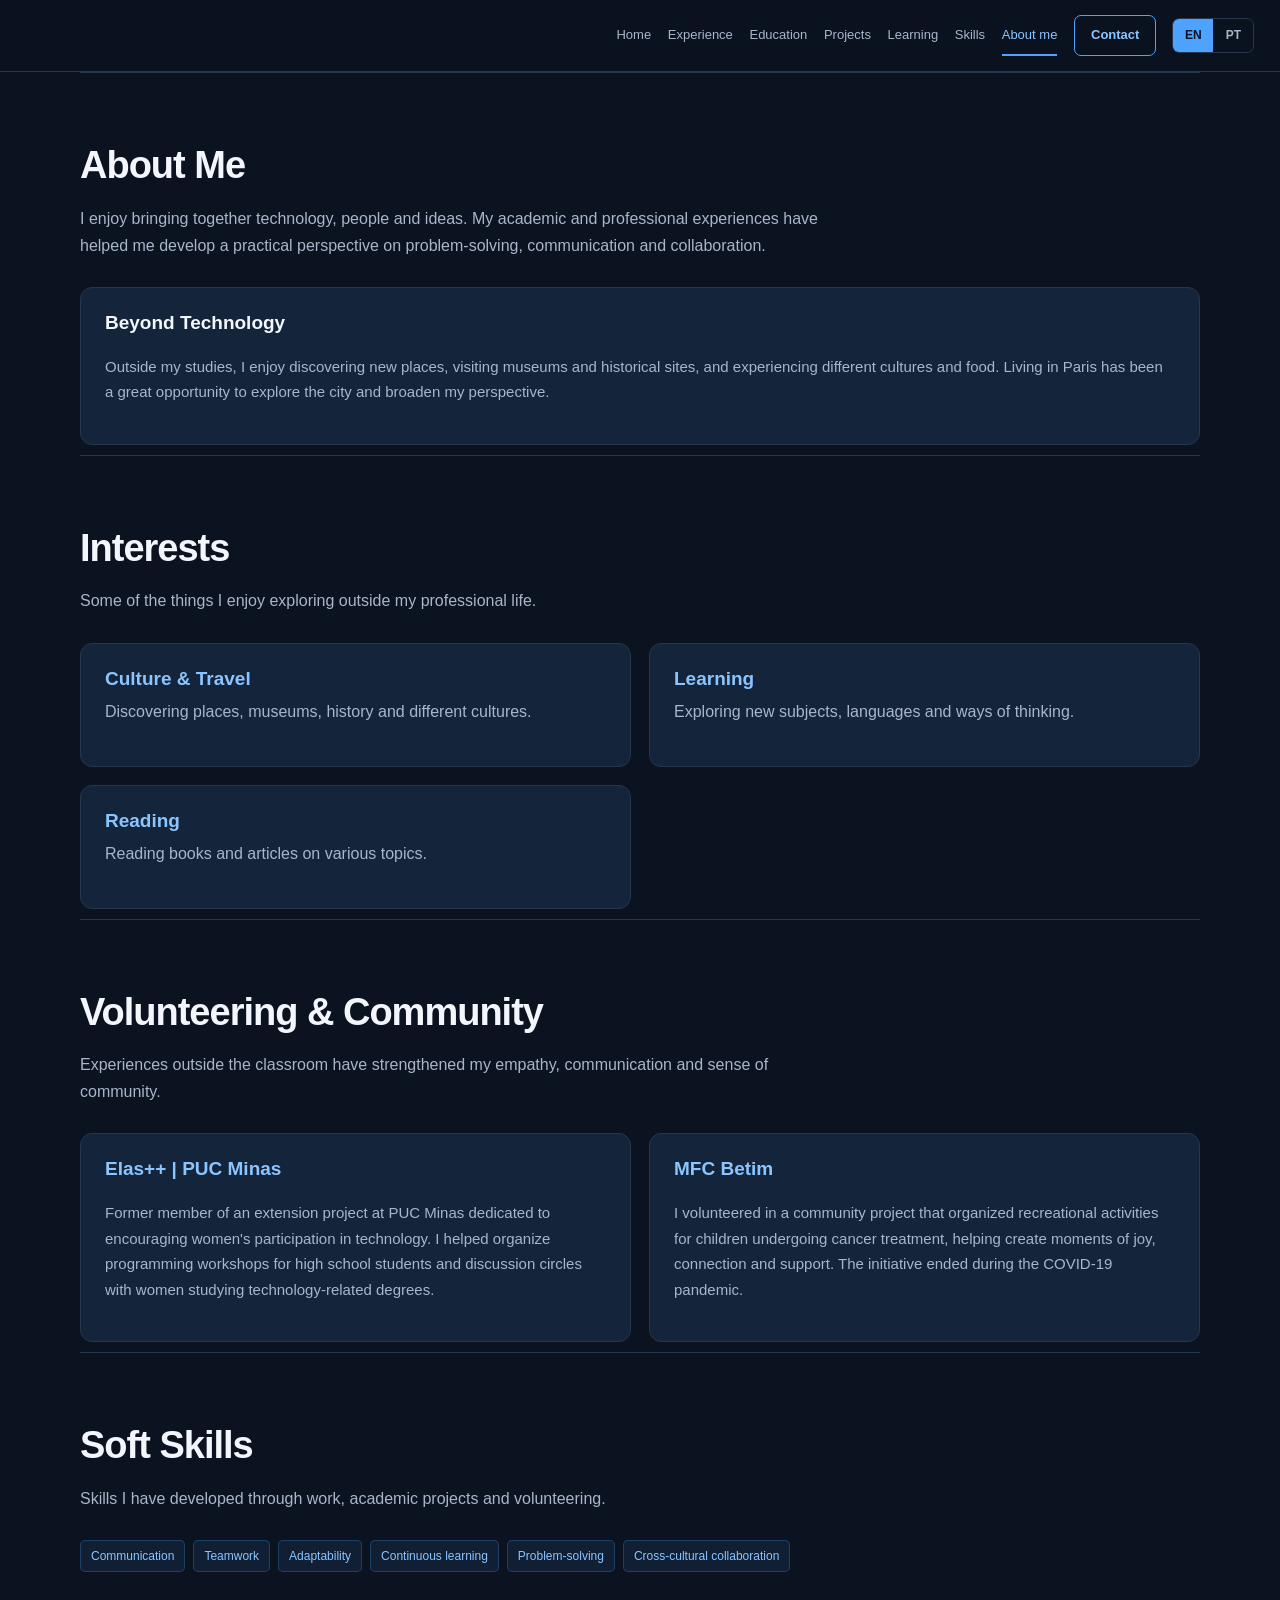
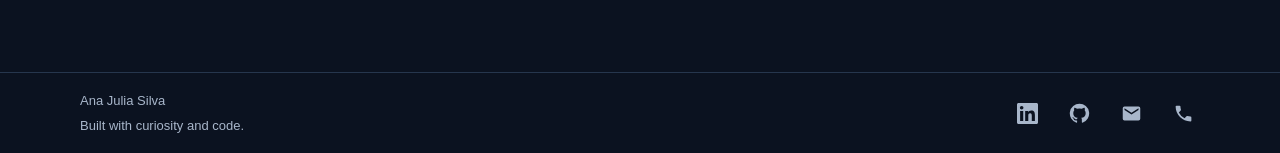
==== about.html @ 45db3e07 "Update portfolio" ====
<!DOCTYPE html>
<html lang="en">
<head>
    <meta charset="UTF-8">
    <meta name="viewport" content="width=device-width, initial-scale=1.0">
    <title>About Me | Ana Julia Silva</title>

    <!-- SEO: Description of the page content -->
    <meta name="description" content="Learn more about Ana Julia Silva, her interests, volunteering experience, personal background and soft skills.">

    <!-- SEO: Social media preview -->
    <meta property="og:type" content="website">
    <meta property="og:title" content="About Me | Ana Julia Silva">
    <meta property="og:description" content="Discover Ana Julia Silva's background, interests and volunteering experience.">

    <link rel="stylesheet" href="css/style.css">
    <script src="js/script.js" defer></script>
</head>

<body>

<a href="#main" class="skip-link" data-i18n="skip">Skip to content</a>

<header class="header">
    <div class="nav-container">

        <button class="menu-toggle" id="menu-toggle"
            type="button" aria-label="Open navigation menu"
            aria-expanded="false" aria-controls="main-nav">
            <span></span><span></span><span></span>
        </button>

        <nav class="nav" id="main-nav">
            <a href="index.html" class="nav-link" data-i18n="nav_home">Home</a>
            <a href="index.html#experience" class="nav-link" data-i18n="nav_exp">Experience</a>
            <a href="index.html#education" class="nav-link" data-i18n="nav_education">Education</a>
            <a href="index.html#projects" class="nav-link" data-i18n="nav_proj">Projects</a>
            <a href="index.html#learning" class="nav-link" data-i18n="nav_learning">Learning</a>
            <a href="index.html#skills" class="nav-link" data-i18n="nav_skills">Skills</a>
            <a href="about.html" class="nav-link active" data-i18n="nav_about">About me</a>
            <a href="contact.html" class="nav-link nav-link-contact" data-i18n="nav_contact">Contact</a>
        </nav>

        <div class="header-tools">
            <div class="lang-switch" role="group" aria-label="Language">
                <button type="button" data-lang="en" aria-pressed="true">EN</button>
                <button type="button" data-lang="pt" aria-pressed="false">PT</button>
            </div>
        </div>

    </div>
</header>


<main id="main">

    <!-- ABOUT ME -->

    <section class="section section-container">

        <div class="section-heading">

            <h2 data-i18n="about_title">About Me</h2>

            <p class="section-intro" data-i18n="about_intro">
                I enjoy bringing together technology, people and ideas.
                My academic and professional experiences have helped me
                develop a practical perspective on problem-solving,
                communication and collaboration.
            </p>

        </div>

        <article class="card">

            <h3 data-i18n="about_personal_title">Beyond Technology</h3>

            <p data-i18n="about_personal">
                Outside my studies, I enjoy discovering new places,
                visiting museums and historical sites, and experiencing
                different cultures and food. Living in Paris has been a
                great opportunity to explore the city and broaden my perspective.
            </p>

        </article>

    </section>


    <!-- HOBBIES AND INTERESTS -->

    <section class="section section-container">

        <div class="section-heading">

            <h2 data-i18n="about_interests">Interests</h2>

            <p class="section-intro" data-i18n="interests_intro">
                Some of the things I enjoy exploring outside my professional life.
            </p>

        </div>

        <div class="interest-grid">

            <article class="interest-card">

                <h3 data-i18n="interest1">Culture & Travel</h3>

                <p class="muted" data-i18n="interest1_desc">
                    Discovering places, museums, history and different cultures.
                </p>

            </article>


            <article class="interest-card">

                <h3 data-i18n="interest2">Learning</h3>

                <p class="muted" data-i18n="interest2_desc">
                    Exploring new subjects, languages and ways of thinking.
                </p>

            </article>


            <article class="interest-card">

                <h3 data-i18n="interest3">Reading</h3>

                <p class="muted" data-i18n="interest3_desc">
                    Reading books and articles on various topics.
                </p>

            </article>

        </div>

    </section>


    <!-- VOLUNTEERING -->

    <section class="section section-container">

        <div class="section-heading">

            <h2 data-i18n="volunteer_title">Volunteering & Community</h2>

            <p class="section-intro" data-i18n="volunteer_intro">
                Experiences outside the classroom have strengthened my
                empathy, communication and sense of community.
            </p>

        </div>

        <div class="volunteering-grid">

            <article class="volunteering-card">

                <h3>Elas++ | PUC Minas</h3>

                <p data-i18n="elas_text">
                    Former member of an extension project at PUC Minas
                    dedicated to encouraging women's participation in technology.
                    I helped organize programming workshops for high school
                    students and discussion circles with women studying
                    technology-related degrees.
                </p>

            </article>


            <article class="volunteering-card">

                <h3>MFC Betim</h3>

                <p data-i18n="mfc_text">
                    I volunteered in a community project that organized
                    recreational activities for children undergoing cancer
                    treatment, helping create moments of joy, connection
                    and support. The initiative ended during the COVID-19 pandemic.
                </p>

            </article>

        </div>

    </section>


    <!-- SOFT SKILLS -->

    <section class="section section-container">

        <div class="section-heading">

            <h2 data-i18n="soft_title">Soft Skills</h2>

            <p class="section-intro" data-i18n="soft_intro">
                Skills I have developed through work, academic projects and volunteering.
            </p>

        </div>

        <div class="tag-list">

            <span class="tag" data-i18n="soft1">Communication</span>

            <span class="tag" data-i18n="soft2">Teamwork</span>

            <span class="tag" data-i18n="soft3">Adaptability</span>

            <span class="tag" data-i18n="soft4">Continuous learning</span>

            <span class="tag" data-i18n="soft5">Problem-solving</span>

            <span class="tag" data-i18n="soft6">Cross-cultural collaboration</span>

        </div>

    </section>

</main>



<footer class="footer">
    <div class="footer-content">

        <div class="footer-copy">
            <span>Ana Julia Silva</span>
            <span data-i18n="footer_text">Built with curiosity and code.</span>
        </div>

        <div class="footer-social" aria-label="Contact links">

            <!-- LinkedIn -->
            <a href="https://www.linkedin.com/in/aanajuliasilva"
               target="_blank" rel="noopener noreferrer"
               aria-label="LinkedIn">
                <svg viewBox="0 0 24 24" aria-hidden="true">
                    <path d="M20.45 20.45h-3.56v-5.57c0-1.33-.02-3.04-1.85-3.04-1.85 0-2.13 1.44-2.13 2.94v5.67H9.35V9h3.42v1.56h.05c.48-.9 1.64-1.85 3.37-1.85 3.6 0 4.27 2.37 4.27 5.46v6.28ZM5.34 7.43a2.06 2.06 0 1 1 0-4.12 2.06 2.06 0 0 1 0 4.12ZM7.12 20.45H3.56V9h3.56v11.45ZM22.22 0H1.77C.79 0 0 .77 0 1.72v20.56C0 23.23.79 24 1.77 24h20.45c.98 0 1.78-.77 1.78-1.72V1.72C24 .77 23.2 0 22.22 0Z"/>
                </svg>
            </a>

            <!-- GitHub -->
            <a href="https://github.com/anajuslv"
               target="_blank" rel="noopener noreferrer"
               aria-label="GitHub">
                <svg viewBox="0 0 24 24" aria-hidden="true">
                    <path d="M12 .9a11.1 11.1 0 0 0-3.51 21.63c.55.1.76-.24.76-.54v-2.1c-3.1.67-3.76-1.32-3.76-1.32-.5-1.28-1.23-1.62-1.23-1.62-1.01-.69.08-.68.08-.68 1.12.08 1.7 1.15 1.7 1.15.99 1.69 2.6 1.2 3.23.92.1-.72.39-1.2.7-1.48-2.48-.28-5.09-1.24-5.09-5.52 0-1.22.44-2.22 1.15-3-.12-.28-.5-1.42.11-2.96 0 0 .94-.3 3.05 1.14a10.6 10.6 0 0 1 5.55 0c2.12-1.44 3.05-1.14 3.05-1.14.61 1.54.23 2.68.12 2.96.71.78 1.14 1.78 1.14 3.01 0 4.29-2.61 5.23-5.1 5.5.4.35.75 1.02.75 2.06v3.08c0 .3.2.65.76.54A11.1 11.1 0 0 0 12 .9Z"/>
                </svg>
            </a>

            <!-- Email -->
            <a href="mailto:anajuliasilva75@gmail.com"
               aria-label="Email">
                <svg viewBox="0 0 24 24" aria-hidden="true">
                    <path d="M20 4H4a2 2 0 0 0-2 2v12a2 2 0 0 0 2 2h16a2 2 0 0 0 2-2V6a2 2 0 0 0-2-2Zm0 4-8 5-8-5V6l8 5 8-5v2Z"/>
                </svg>
            </a>

            <!-- Phone -->
            <a href="tel:+5531975624223"
               aria-label="Phone">
                <svg viewBox="0 0 24 24" aria-hidden="true">
                    <path d="M6.62 10.79a15.05 15.05 0 0 0 6.59 6.59l2.2-2.2a1 1 0 0 1 1.02-.24c1.12.37 2.33.56 3.57.56a1 1 0 0 1 1 1V20a1 1 0 0 1-1 1C10.61 21 3 13.39 3 4a1 1 0 0 1 1-1h3.5a1 1 0 0 1 1 1c0 1.24.19 2.45.56 3.57a1 1 0 0 1-.25 1.02l-2.19 2.2Z"/>
                </svg>
            </a>

        </div>
    </div>
</footer>


</body>
</html>
---- css/style.css ----
:root {
    --background: #0b1220;
    --surface: #14243a;
    --surface-light: #1b304a;
    --blue: #4da3ff;
    --blue-light: #8bc5ff;
    --lilac: #b8a1ff;
    --text: #f3f6fc;
    --muted: #a8b6ca;
    --border: #26364d;
    --header-height: 72px;
    --max-width: 1120px;
}

* {
    box-sizing: border-box;
}

html {
    scroll-behavior: smooth;
    scroll-padding-top: 90px;
}

body {
    margin: 0;
    padding-top: var(--header-height);
    background: var(--background);
    color: var(--text);
    font-family: Arial, Helvetica, sans-serif;
    line-height: 1.7;
}

button, input, textarea {
    font: inherit;
}

a {
    color: var(--blue-light);
    text-decoration: none;
}

a:hover {
    color: var(--lilac);
}

img {
    display: block;
    max-width: 100%;
}

:focus-visible {
    outline: 2px solid var(--blue-light);
    outline-offset: 3px;
}

.skip-link {
    position: absolute;
    left: 12px;
    top: -60px;
    z-index: 200;
    padding: 10px 14px;
    background: var(--blue);
    color: #071426;
    border-radius: 6px;
    font-weight: 700;
}

.skip-link:focus {
    top: 12px;
}

/* HEADER AND NAVIGATION */

.header {
    position: fixed;
    top: 0;
    left: 0;
    z-index: 100;
    width: 100%;
    height: var(--header-height);
    background: rgba(11, 18, 32, .96);
    border-bottom: 1px solid var(--border);
    backdrop-filter: blur(14px);
}

.nav-container {
    width: min(96%, 1450px);
    height: 100%;
    margin: 0 auto;
    display: flex;
    align-items: center;
    justify-content: flex-end;
    gap: 16px;
}

.nav {
    display: flex;
    align-items: center;
    gap: clamp(9px, 1.3vw, 19px);
    margin-left: auto;
}

.nav-link {
    position: relative;
    color: var(--muted);
    font-size: 13px;
    white-space: nowrap;
    transition: color .2s;
}

.nav-link:hover,
.nav-link.active {
    color: var(--blue-light);
}

.nav-link.active:after {
    content: "";
    position: absolute;
    left: 0;
    bottom: -9px;
    width: 100%;
    height: 2px;
    background: var(--blue);
}

.header-tools {
    display: flex;
    align-items: center;
    gap: 12px;
}

.lang-switch {
    display: flex;
    flex-shrink: 0;
    border: 1px solid var(--border);
    border-radius: 7px;
    overflow: hidden;
}

.lang-switch button {
    min-width: 40px;
    padding: 6px 10px;
    background: transparent;
    border: 0;
    color: var(--muted);
    font-size: 12px;
    font-weight: 700;
    cursor: pointer;
}

.lang-switch button[aria-pressed="true"] {
    background: var(--blue);
    color: #071426;
}

.menu-toggle {
    display: none;
    padding: 8px;
    background: transparent;
    border: 1px solid var(--border);
    border-radius: 8px;
    cursor: pointer;
}

.menu-toggle span {
    display: block;
    width: 21px;
    height: 2px;
    margin: 4px 0;
    background: var(--text);
}

/* GENERAL SECTIONS */

.section-container {
    width: min(88%, var(--max-width));
    margin: 0 auto;
}

.section {
    padding: 70px 0 10px;
    border-top: 1px solid var(--border);
}

.section-heading {
    margin-bottom: 28px;
}

h1, h2, h3, p {
    margin-top: 0;
}

h1, h2, h3 {
    line-height: 1.2;
}

h2 {
    margin-bottom: 16px;
    font-size: clamp(28px, 4vw, 38px);
    letter-spacing: -1px;
}

h3 {
    font-size: 19px;
}

.section-intro {
    max-width: 760px;
    margin-bottom: 0;
    color: var(--muted);
    font-size: 16px;
}

.muted {
    color: var(--muted);
}

/* INTRODUCTION */

.hero {
    display: grid;
    grid-template-columns: minmax(0, 1fr) minmax(220px, 300px);
    grid-template-areas:
        "intro visual"
        "body visual";
    column-gap: clamp(28px, 5vw, 64px);
    align-content: center;
    align-items: center;
    padding-top: 54px;
    padding-bottom: 66px;
}

.hero-intro {
    grid-area: intro;
    align-self: end;
    min-width: 0;
}

.hero-body {
    grid-area: body;
    align-self: start;
    min-width: 0;
}

.hero-visual {
    grid-area: visual;
    align-self: center;
    min-width: 0;
}

.hero h1 {
    margin-bottom: 14px;
    font-size: clamp(42px, 6.5vw, 76px);
    font-weight: 800;
    letter-spacing: -2.5px;
    line-height: 1.02;
    overflow-wrap: anywhere;
}

.hero h1 span {
    display: block;
    color: inherit;
}

.hero-role {
    margin-bottom: 20px;
    color: var(--lilac);
    font-size: clamp(15px, 2vw, 19px);
    font-weight: 700;
}

.hero-description {
    max-width: 650px;
    margin-bottom: 26px;
    color: var(--muted);
}

.hero-buttons {
    display: flex;
    flex-wrap: wrap;
    gap: 12px;
    margin-bottom: 8px;
}

.button {
    display: inline-flex;
    align-items: center;
    justify-content: center;
    min-height: 46px;
    padding: 11px 18px;
    border: 1px solid transparent;
    border-radius: 7px;
    font-size: 14px;
    font-weight: 700;
    cursor: pointer;
    transition: background .2s, border-color .2s;
}

.button-primary {
    background: var(--blue);
    color: #071426;
}

.button-primary:hover {
    background: var(--blue-light);
    color: #071426;
}

.button-secondary {
    background: transparent;
    color: var(--text);
    border-color: var(--border);
}

.button-secondary:hover {
    background: var(--surface);
    border-color: var(--blue);
    color: var(--text);
}

.photo-frame {
    padding: 6px;
    background: linear-gradient(145deg, var(--blue), var(--lilac), transparent 85%);
    border-radius: 16px;
}

.profile-photo {
    width: 100%;
    aspect-ratio: 4 / 5;
    object-fit: cover;
    object-position: center 35%;
    border-radius: 11px;
}

.photo-caption {
    display: flex;
    align-items: center;
    gap: 8px;
    margin-top: 12px;
    color: var(--muted);
    font-size: 12px;
    line-height: 1.4;
}

.status-dot {
    width: 8px;
    height: 8px;
    flex-shrink: 0;
    background: #63e6be;
    border-radius: 50%;
}

/* CARDS AND GRIDS */

.feature-grid,
.project-grid,
.learning-grid,
.volunteering-grid,
.interest-grid,
.social-grid {
    display: grid;
    grid-template-columns: repeat(2, minmax(0, 1fr));
    gap: 18px;
}

.project-grid {
    grid-template-columns: repeat(3, minmax(0, 1fr));
}

.card,
.project-card,
.learning-card,
.volunteering-card,
.skill-group,
.contact-card,
.interest-card {
    padding: 24px;
    background: var(--surface);
    border: 1px solid var(--border);
    border-radius: 12px;
}

.card p,
.project-card p,
.learning-card p,
.volunteering-card p,
.contact-card p {
    color: var(--muted);
    font-size: 15px;
}

.project-card {
    display: flex;
    flex-direction: column;
    align-items: flex-start;
}

.project-card h3 {
    margin-bottom: 12px;
}

.project-card p strong {
    color: var(--text);
}

/* TAGS */

.tag-list {
    display: flex;
    flex-wrap: wrap;
    gap: 8px;
    margin: 8px 0 20px;
}

.tag {
    padding: 5px 10px;
    background: rgba(77, 163, 255, .09);
    border: 1px solid rgba(77, 163, 255, .25);
    border-radius: 5px;
    color: var(--blue-light);
    font-size: 12px;
}

/* TIMELINE */

.timeline {
    padding-left: 28px;
    border-left: 1px solid var(--border);
}

.timeline-item {
    position: relative;
    margin-bottom: 30px;
}

.timeline-item:before {
    content: "";
    position: absolute;
    left: -34px;
    top: 5px;
    width: 11px;
    height: 11px;
    background: var(--blue);
    border: 3px solid var(--background);
    border-radius: 50%;
    box-shadow: 0 0 0 1px var(--blue);
}

.timeline-date {
    display: inline-block;
    margin-bottom: 8px;
    color: var(--blue-light);
    font-size: 13px;
    font-weight: 700;
}

.timeline-content {
    padding: 22px;
    background: var(--surface);
    border: 1px solid var(--border);
    border-radius: 10px;
}

.timeline-content h3 {
    margin-bottom: 6px;
}

.timeline-content p:last-child {
    margin-bottom: 0;
    color: var(--muted);
}

.item-subtitle {
    margin-bottom: 12px;
    color: var(--lilac);
    font-size: 14px;
}

/* LEARNING */

.learning-icon {
    display: inline-flex;
    align-items: center;
    justify-content: center;
    width: 43px;
    height: 43px;
    margin-bottom: 18px;
    background: rgba(184, 161, 255, .12);
    border: 1px solid rgba(184, 161, 255, .25);
    border-radius: 9px;
    color: var(--lilac);
    font-family: monospace;
    font-size: 18px;
}

/* SKILLS */

.skills-layout {
    display: grid;
    grid-template-columns: repeat(2, minmax(0, 1fr));
    gap: 18px;
}

.skill-group h3 {
    margin-bottom: 18px;
    font-size: 17px;
}

.skill {
    margin-bottom: 17px;
}

.skill:last-child {
    margin-bottom: 0;
}

.skill-heading {
    display: flex;
    justify-content: space-between;
    gap: 12px;
    margin-bottom: 7px;
    font-size: 14px;
}

.skill-heading span:last-child {
    color: var(--blue-light);
    font-variant-numeric: tabular-nums;
}

.skill-track {
    height: 8px;
    overflow: hidden;
    background: var(--background);
    border: 1px solid var(--border);
    border-radius: 99px;
}

.skill-fill {
    height: 100%;
    width: var(--level);
    background: linear-gradient(90deg, var(--blue), var(--lilac));
    border-radius: 99px;
}

/* ABOUT */

.volunteering-card h3,
.interest-card h3 {
    color: var(--blue-light);
}

.interest-card h3 {
    margin-bottom: 8px;
}

/* CONTACT */

.contact-layout {
    display: grid;
    grid-template-columns: 1fr 1fr;
    gap: 24px;
    align-items: start;
}

.contact-form {
    display: flex;
    flex-direction: column;
    gap: 9px;
    padding: 24px;
    background: var(--surface);
    border: 1px solid var(--border);
    border-radius: 12px;
}

.contact-form label {
    margin-top: 8px;
    font-size: 14px;
    font-weight: 700;
}

.contact-form input,
.contact-form textarea {
    width: 100%;
    padding: 12px 13px;
    background: var(--background);
    border: 1px solid var(--border);
    border-radius: 7px;
    color: var(--text);
}

.contact-form ::placeholder {
    color: #8a9bb2;
}

.contact-form textarea {
    resize: vertical;
}

.contact-form .button {
    align-self: flex-start;
    margin-top: 10px;
}

.form-note {
    margin: 4px 0 0;
    color: var(--muted);
    font-size: 13px;
}

.social-grid {
    grid-template-columns: 1fr;
    gap: 12px;
    margin-top: 24px;
}

.social-link {
    display: flex;
    align-items: center;
    gap: 15px;
    padding: 18px;
    background: var(--surface);
    border: 1px solid var(--border);
    border-radius: 10px;
    color: var(--text);
}

.social-link:hover {
    border-color: var(--blue);
    color: var(--blue-light);
}

.social-icon {
    width: 28px;
    height: 28px;
    flex-shrink: 0;
    fill: currentColor;
}

.contact-detail {
    margin-bottom: 10px;
    color: var(--muted);
    overflow-wrap: anywhere;
}

/* FOOTER */

.footer {
    margin-top: 70px;
    border-top: 1px solid var(--border);
}

.footer-content {
    width: min(88%, var(--max-width));
    min-height: 60px;
    margin: 0 auto;
    display: flex;
    align-items: center;
    justify-content: space-between;
    gap: 12px;
    color: var(--muted);
    font-size: 13px;
}

/* RESPONSIVENESS */

@media (max-width: 1150px) {
    .nav {
        gap: 10px;
    }

    .nav-link {
        font-size: 11px;
    }
}

@media (max-width: 950px) {

    :root {
        --header-height: 66px;
    }

    .menu-toggle {
        display: block;
        margin-left: auto;
    }

    .nav-container {
        gap: 12px;
    }

    .nav {
        display: none;
        position: absolute;
        top: var(--header-height);
        left: 0;
        width: 100%;
        padding: 14px 5% 18px;
        flex-direction: column;
        align-items: stretch;
        gap: 0;
        background: var(--background);
        border-bottom: 1px solid var(--border);
    }

    .nav.open {
        display: flex;
    }

    .nav-link {
        padding: 10px 0;
        font-size: 15px;
    }

    .nav-link.active:after {
        display: none;
    }

    /* Keep photo and introduction side by side */

    .hero {
        grid-template-columns: minmax(0, 1fr) minmax(170px, 230px);
        column-gap: 24px;
    }

    .hero h1 {
        font-size: clamp(38px, 6vw, 60px);
    }

    .project-grid {
        grid-template-columns: repeat(2, minmax(0, 1fr));
    }
}

@media (max-width: 600px) {

    :root {
        --header-height: 64px;
    }

    .section-container {
        width: 90%;
    }

    .section {
        padding-top: 55px;
    }

    /* Only mobile places the photo below the text */

    .hero {
        grid-template-columns: 1fr;
        grid-template-areas:
            "intro"
            "body"
            "visual";
        row-gap: 20px;
        padding-top: 32px;
        padding-bottom: 42px;
    }

    .hero-visual {
        width: min(62%, 230px);
        margin: 0 auto;
    }

    .hero h1 {
        font-size: clamp(40px, 11vw, 58px);
        margin-bottom: 8px;
    }

    .photo-caption {
        font-size: 11px;
    }

    .project-grid,
    .learning-grid,
    .volunteering-grid,
    .feature-grid,
    .interest-grid,
    .skills-layout,
    .contact-layout {
        grid-template-columns: 1fr;
    }

    .card,
    .project-card,
    .learning-card,
    .volunteering-card,
    .contact-form,
    .skill-group,
    .interest-card {
        padding: 20px;
    }

    .timeline-content {
        padding: 18px;
    }

    .footer-content {
        flex-direction: column;
        justify-content: center;
        padding: 12px 0;
    }
}

@media (max-width: 380px) {

    .hero-buttons {
        flex-direction: column;
        align-items: stretch;
    }

    .header-tools {
        gap: 6px;
    }

    .lang-switch button {
        min-width: 34px;
        padding: 6px 7px;
    }
}

@media (prefers-reduced-motion: reduce) {

    html {
        scroll-behavior: auto;
    }

    *,
    *:before,
    *:after {
        transition-duration: .01ms !important;
    }
}

/* Footer */
.footer-content {
    width: min(88%, var(--max-width));
    min-height: 80px;
    margin: 0 auto;
    display: flex;
    align-items: center;
    justify-content: space-between;
    gap: 20px;
    color: var(--muted);
    font-size: 13px;
}

.footer-copy {
    display: flex;
    flex-direction: column;
    gap: 3px;
}

.footer-social {
    display: flex;
    align-items: center;
    gap: 18px;
}

.footer-social a {
    display: flex;
    align-items: center;
    justify-content: center;
    width: 34px;
    height: 34px;
    color: var(--muted);
    transition: color 0.2s, transform 0.2s;
}

.footer-social a:hover {
    color: var(--blue-light);
    transform: translateY(-3px);
}

.footer-social svg {
    width: 21px;
    height: 21px;
    fill: currentColor;
}

@media (max-width: 600px) {
    .footer-content {
        flex-direction: column;
        justify-content: center;
        padding: 20px 0;
        text-align: center;
    }

    .footer-social {
        gap: 22px;
    }
}


/* Contact navigation highlight */
.nav .nav-link-contact {
    padding: 8px 16px;
    border: 1px solid var(--blue);
    border-radius: 7px;
    color: var(--blue-light);
    font-weight: 700;
    transition: background 0.2s, color 0.2s;
}

.nav .nav-link-contact:hover,
.nav .nav-link-contact.active {
    background: var(--blue);
    color: #071426;
}

.nav .nav-link-contact.active::after {
    display: none;
}

@media (max-width: 900px) {
    .nav .nav-link-contact {
        display: inline-block;
        width: fit-content;
        margin-top: 8px;
        padding: 8px 16px;
    }
}
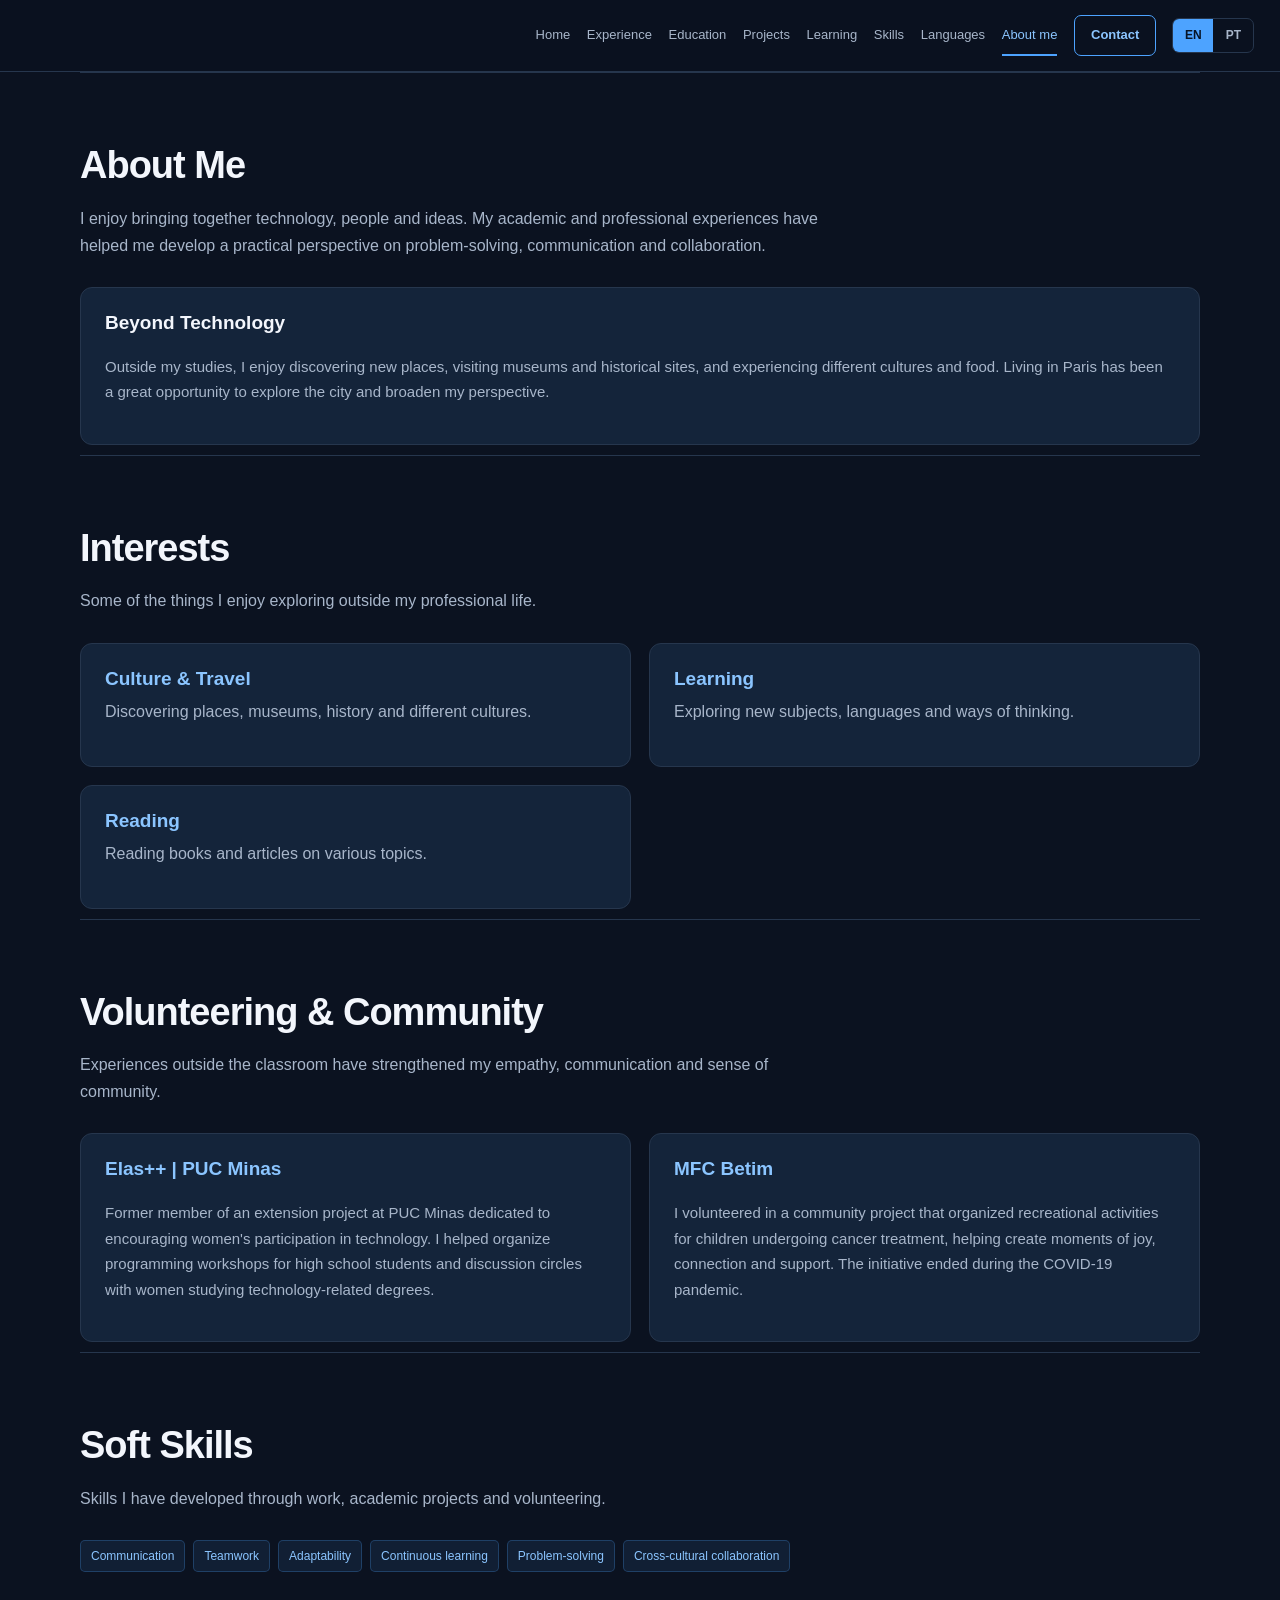
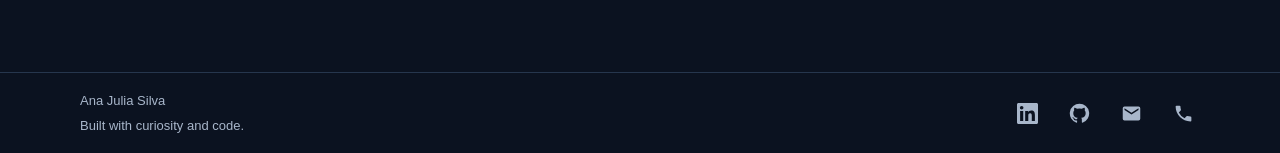
==== commit a71e8a42: "Add languages section" ====
--- a/about.html
+++ b/about.html
@@ -38,6 +38,7 @@
             <a href="index.html#projects" class="nav-link" data-i18n="nav_proj">Projects</a>
             <a href="index.html#learning" class="nav-link" data-i18n="nav_learning">Learning</a>
             <a href="index.html#skills" class="nav-link" data-i18n="nav_skills">Skills</a>
+            <a href="index.html#languages" class="nav-link" data-i18n="nav_languages">Languages </a>
             <a href="about.html" class="nav-link active" data-i18n="nav_about">About me</a>
             <a href="contact.html" class="nav-link nav-link-contact" data-i18n="nav_contact">Contact</a>
         </nav>
--- a/css/style.css
+++ b/css/style.css
@@ -923,3 +923,37 @@
     }
 }
 
+/* LANGUAGES SECTION */
+.languages-section {
+    padding: 60px 0;
+}
+
+.languages-grid {
+    display: grid;
+    grid-template-columns: repeat(auto-fit, minmax(180px, 1fr));
+    gap: 20px;
+    margin-top: 30px;
+}
+
+.language-card {
+    background: var(--surface);
+    border: 1px solid var(--border);
+    border-radius: 12px;
+    padding: 25px;
+    text-align: center;
+    transition: transform 0.3s ease;
+}
+
+.language-card:hover {
+    transform: translateY(-5px);
+}
+
+.language-card h3 {
+    color: var(--blue-light);
+    margin-bottom: 10px;
+}
+
+.language-card p {
+    color: var(--muted);
+    margin: 0;
+}
